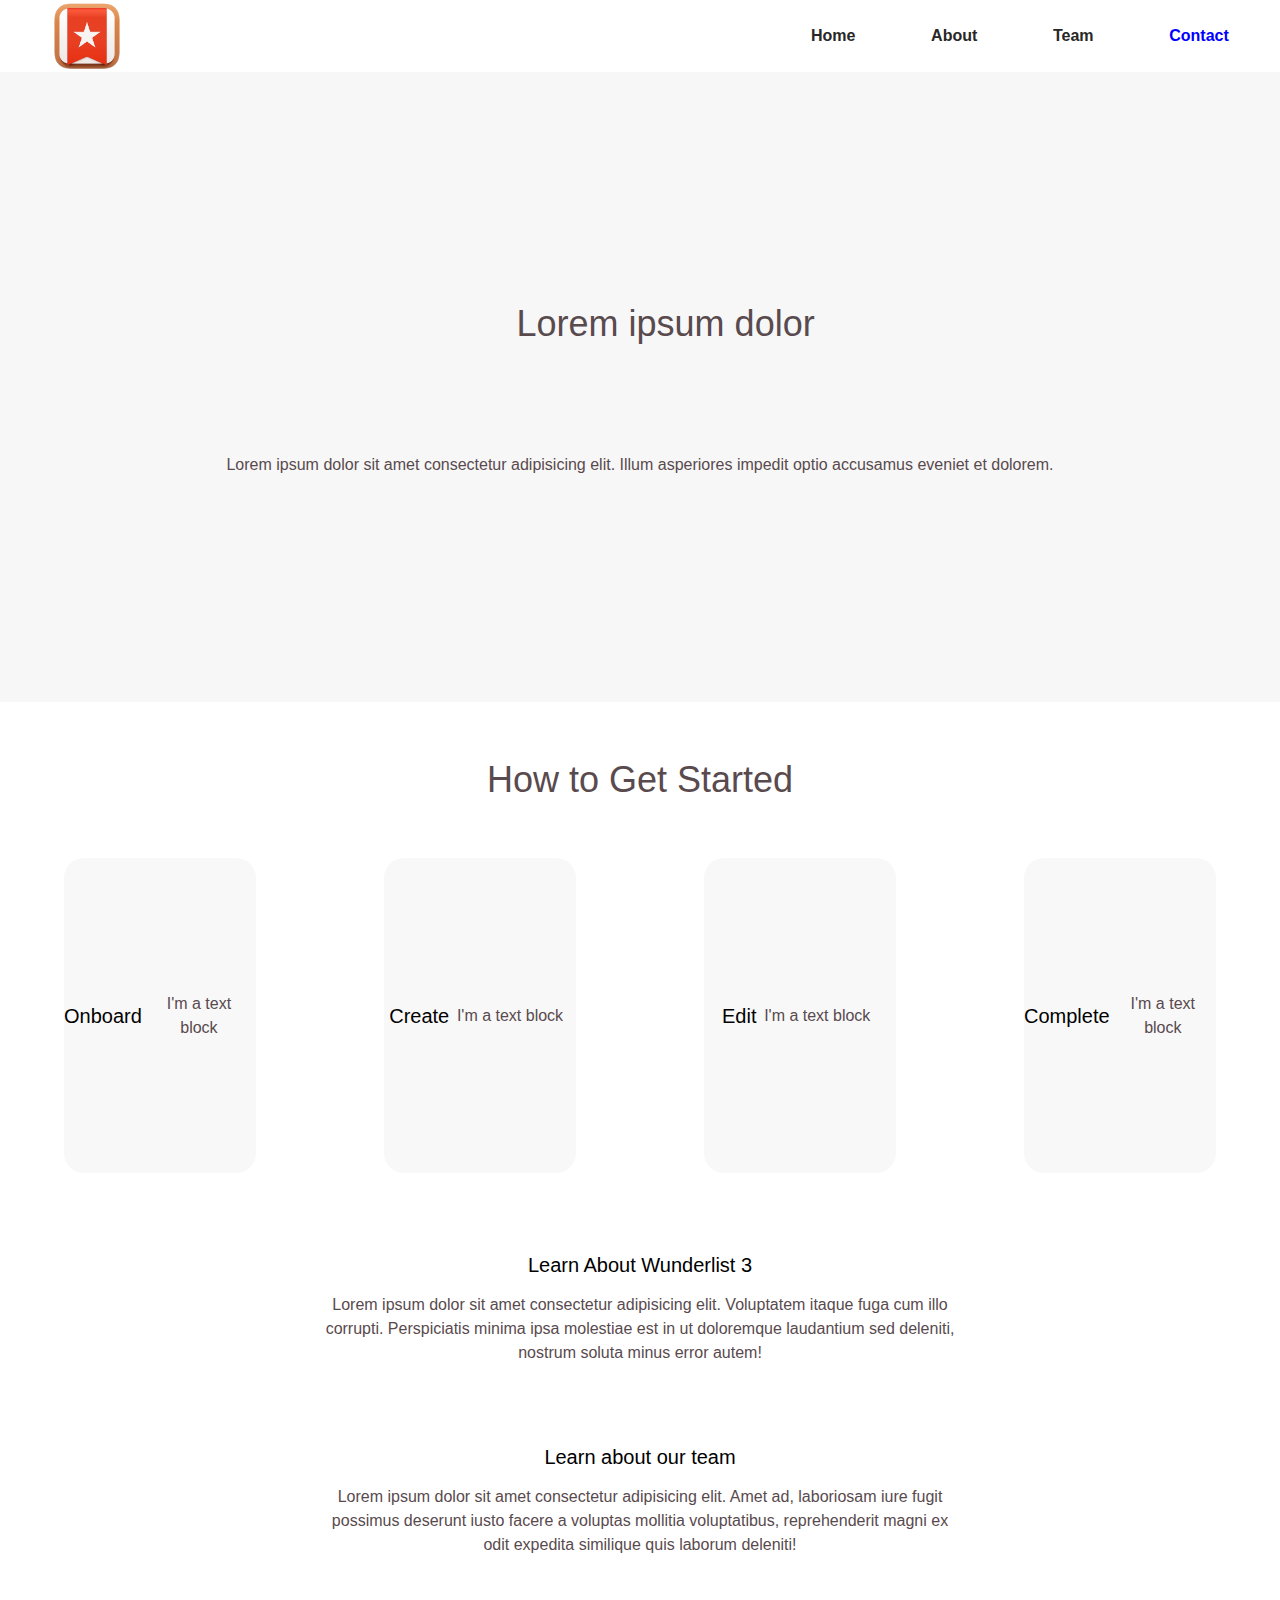
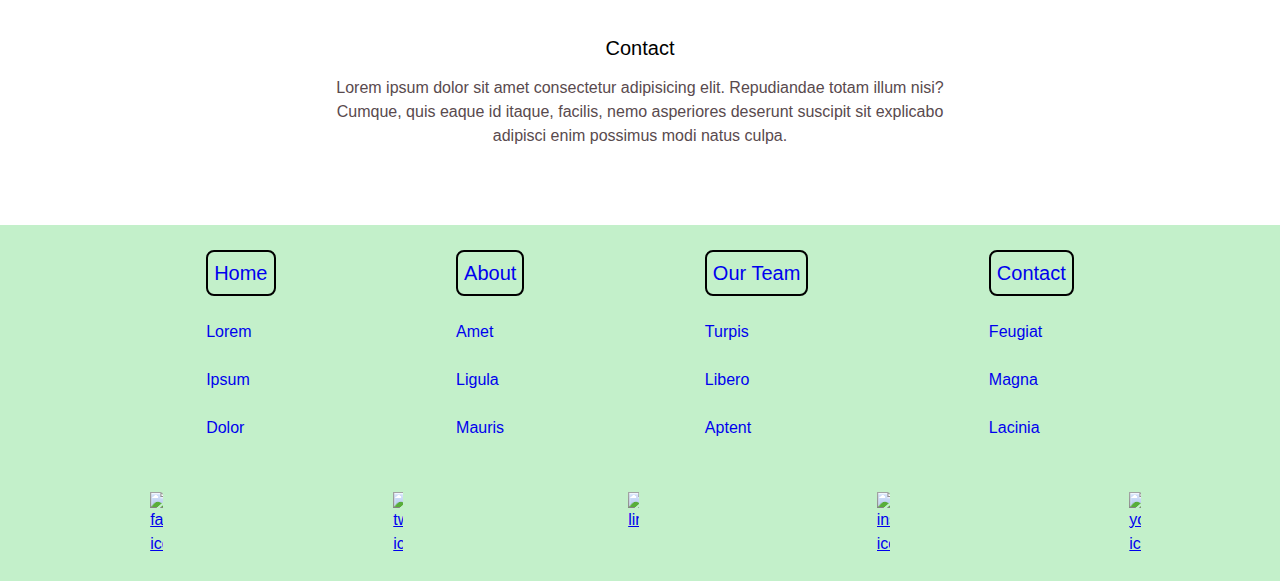
==== index.html @ c77df9b4 "added team page, updated header, added footer" ====
<!DOCTYPE html>
<html lang="en">

<head>
  <meta charset="UTF-8">
  <meta name="viewport" content="width=device-width, initial-scale=1.0">
  <link rel="stylesheet" type="text/css" href="style.css">
  <link rel="stylesheet" type="text/css" href="index.css">
  <title>Wunderlist 3</title>
</head>

<body>
  <!-------BEGIN NAV BAR -------->
  <nav class="topnav">
    <div class="logo">
      <!-- <a href="index.html">Wunderlist 3</a> -->
    </div>
    <div class="top-menu">
      <a class="button" href="index.html">Home</a>
      <a class="button" href="about.html">About</a>
      <a class="button" href="team.html">Team</a>
      <a class="button menu-contact" href="contact.html">Contact</a>
    </div>
  </nav>
  <!----- END NAV BAR, BEGIN HERO SEC ------->
  <section>
    <div class="hero-section">
      <h2>Lorem ipsum dolor</h2>
      <p>Lorem ipsum dolor sit amet consectetur adipisicing elit. Illum asperiores impedit optio accusamus eveniet et
        dolorem.</p>
    </div>
    <!---------HOW IT WORKS SECTION--------->
    <div class="features-section">
      <h2>How to Get Started</h2>
      <div class="feature-container">
        <div class="feature-block">
          <h3>Onboard</h3>
          <p>I'm a text block</p>
        </div>
        <div class="feature-block">
          <h3>Create</h3>
          <p>I'm a text block</p>
        </div>
        <div class="feature-block">
          <h3>Edit</h3>
          <p>I'm a text block</p>
        </div>
        <div class="feature-block">
          <h3>Complete</h3>
          <p>I'm a text block</p>
        </div>
      </div>
    </div>
    <!------------HOW IT WORKS END----------->
    <!---------'ABOUT' ANCHOR SECTION-------->
    <div class="about-section">
      <h3>Learn About Wunderlist 3</h3>
      <p>Lorem ipsum dolor sit amet consectetur adipisicing elit. Voluptatem itaque fuga cum illo corrupti. Perspiciatis
        minima ipsa molestiae est in ut doloremque laudantium sed deleniti, nostrum soluta minus error autem!</p>
    </div>
    <!-------- END ABOUT PAGE ANCHOR -------->
    <!--------- MEET OUR TEAM ANCHOR--------->
    <div class="team-section">
      <h3>Learn about our team</h3>
      <p>Lorem ipsum dolor sit amet consectetur adipisicing elit. Amet ad, laboriosam iure fugit possimus deserunt iusto
        facere a voluptas mollitia voluptatibus, reprehenderit magni ex odit expedita similique quis laborum deleniti!
      </p>
    </div>
    <!--------- END MEET TEAM ANCHOR--------->
    <!------------ CONTACT ANCHOR ----------->
    <div class="contact-section">
      <h3>Contact</h3>
      <p>Lorem ipsum dolor sit amet consectetur adipisicing elit. Repudiandae totam illum nisi? Cumque, quis eaque id
        itaque, facilis, nemo asperiores deserunt suscipit sit explicabo adipisci enim possimus modi natus culpa.</p>
    </div>
    <!--------- END CONTACT ANCHOR ---------->
  </section>

  <!--------BEGIN FOOTER ---------->
  <footer>
    <div class="footer-container">
      <div class="about-footer">
        <h3><a href=home.html>Home</a></h3>
        <br>
        <ul>
          <li><a href="#">Lorem</a></li>
          <br>
          <li><a href="#">Ipsum</a></li>
          <br>
          <li><a href="#">Dolor</a></li>
        </ul>
      </div>
      <div class="contact-footer">
        <h3><a href=about.html>About</a></h3>
        <br>
        <ul>
          <li><a href="#">Amet</a></li>
          <br>
          <li><a href="#">Ligula</a></li>
          <br>
          <li><a href="#">Mauris</a></li>
        </ul>
      </div>
      <div class="bio-footer">
        <h3><a href=team.html>Our Team</a></h3>
        <br>
        <ul>
          <li><a href="#">Turpis</a></li>
          <br>
          <li><a href="#">Libero</a></li>
          <br>
          <li><a href="#">Aptent</a></li>
        </ul>
      </div>
      <div class="what-footer">
        <h3><a href=contact.html> Contact</a></h3>
        <br>
        <ul>
          <li><a href="#">Feugiat</a></li>
          <br>
          <li><a href="#">Magna</a></li>
          <br>
          <li><a href="#">Lacinia</a></li>
        </ul>
      </div>
    </div>
    <div class="social-container">
      <a href="http://www.facebook.com" target="_blank">
        <img src="https://www.iconfinder.com/data/icons/social-media-rounded-corners/512/Rounded_Facebook_svg-512.png"
          alt="facebook icon" />
      </a>
      <a href="http://www.twitter.com" target="_blank">
        <img src="https://www.iconfinder.com/data/icons/social-media-rounded-corners/512/Rounded_Twitter5_svg-512.png"
          alt="twitter icon" />
      </a>
      <a href="http://www.linkedin.com" target="_blank">
        <img src="https://www.iconfinder.com/data/icons/social-media-rounded-corners/512/Rounded_Linkedin2_svg-512.png"
          alt="linkedinicon" />
      </a>
      <a href="http://www.instagram.com" target="_blank">
        <img src="https://www.iconfinder.com/data/icons/social-media-rounded-corners/512/Rounded_Instagram_svg-512.png"
          alt="instagram icon" />
      </a>
      <a href="http://www.youtube.com" target="_blank">
        <img src="https://www.iconfinder.com/data/icons/social-media-rounded-corners/512/Rounded_Youtube3_svg-512.png"
          alt="youtube icon" />
      </a>
    </div>
  </footer>

  <!---------END FOOTER ------------>
</body>

</html>
---- style.css ----
/* Begin Reset*/
html,
body,
div,
span,
applet,
object,
iframe,
table,
caption,
tbody,
tfoot,
thead,
tr,
th,
td,
del,
dfn,
em,
font,
img,
ins,
kbd,
q,
s,
samp,
small,
strike,
strong,
sub,
sup,
tt,
var,
h1,
h2,
h3,
h4,
h5,
h6,
p,
blockquote,
pre,
a,
abbr,
acronym,
address,
big,
cite,
code,
dl,
dt,
dd,
ol,
ul,
li,
fieldset,
form,
label,
legend {
  vertical-align: baseline;
  font-family: inherit;
  font-weight: inherit;
  font-style: inherit;
  font-size: 100%;
  outline: 0;
  padding: 0;
  margin: 0;
  border: 0;
}

/* remember to define focus styles! */
:focus {
  outline: 0;
}

body {
  background: white;
  line-height: 1;
  color: black;
}

ol,
ul {
  list-style: none;
}

/* tables still need cellspacing="0" in the markup */
table {
  border-collapse: separate;
  border-spacing: 0;
}

caption,
th,
td {
  font-weight: normal;
  text-align: left;
}

/* remove possible quote marks (") from <q> & <blockquote> */
blockquote:before,
blockquote:after,
q:before,
q:after {
  content: "";
}

blockquote,
q {
  quotes: """";
}

/* Begin main CSS */
---- index.css ----
/* * {
  
  border: 1px solid gray;
} */
html {
  font-size: 62.5%;
}

body {
  font-size: 1.6rem;
  line-height: 1.5;
  font-family: 'Raleway', sans-serif;
}

h1,
h2,
p {
  font-family: 'Raleway', sans-serif;
  text-align: center;
  margin: 4%;
  color: #594a4e;
}

h2 {
  font-size: 3.6rem;
  text-align: left;
  margin-left: 8%;
}

h3 {
  font-size: 2rem;
}

/**************
****HEADER*****
**************/
.logo {
  background-image: url('images/Wunderlist_Logo.png');
  height: 100%;
  width: 100%;
  background-repeat: no-repeat;
  background-size: contain;
}

nav.topnav {
  display: flex;
  justify-content: space-between;
  align-items: center;
  height: 8vh;
  margin: 0 4%;
}

nav.topnav a {
  text-decoration: none;
  color: rgb(39, 39, 39);
  font-weight: 600;
}

div.top-menu {
  display: flex;
  align-items: center;
  justify-content: space-between;
  width: 55%;
}

nav.topnav a.menu-contact {
  color: blue;
}

/**************
*****Hero******
***************/
.hero-section {
  height: 70vh;
  width: 100%;
  background-color: rgba(233, 233, 233, 0.377);
  display: flex;
  flex-direction: column;
  justify-content: center;
  align-items: center;
  margin: 0;
  padding: 0px;
}

/******************
*****Features******
*******************/
.features-section {
  display: flex;
  flex-direction: column;
  justify-content: center;
  align-items: center;
  margin: 2% 0;
}

.features-section h2 {
  margin: 2%;
}

.feature-container {
  display: flex;
  flex-direction: row;
  justify-content: space-around;
  align-items: center;
  margin: 2% 4%;
  width: 100%;
}

.feature-block {
  display: flex;
  justify-content: center;
  align-items: center;
  background-color: rgba(240, 240, 240, 0.459);
  border-radius: 20px;
  height: 35vh;
  width: 15%;
}

/*******************
*******ABOUT********
*******************/

.about-section {
  display: flex;
  flex-direction: column;
  justify-content: center;
  align-items: center;
  margin: 4% 0;
  /* border-bottom: .5rem dotted black; */
}


.about-section p {
  width: 50%;
  margin: 1% 0 2% 0;
}

/*******************
********TEAM********
*******************/

.team-section {
  display: flex;
  flex-direction: column;
  justify-content: center;
  align-items: center;
  margin: 4% 0;
}

.team-section p {
  width: 50%;
  margin: 1% 0 2% 0;
}

/*******************
******CONTACT*******
*******************/

.contact-section {
  display: flex;
  flex-direction: column;
  justify-content: center;
  align-items: center;
  margin: 4% 0;
}

.contact-section p {
  width: 50%;
  margin: 1% 0 2% 0;
}


/**************
****FOOTER*****
**************/

footer {
  border: black, 2%;
  background-color: #c3f0ca;
}

.footer-container {
  display: flex;
  justify-content: space-evenly;
  padding: 2%;



}

.footer-container h3 {
  border: 2px solid black;
  border-radius: 8px;
  padding: 6px;
}

.footer-container h3:hover {
  background: #ff8ba7;
  color: lightgray;
}

.footer-container a {
  text-decoration: none;
}

.social-container {
  display: flex;
  justify-content: space-around;
  padding: 2%;
}

.social-container img {
  display: flex;
  justify-content: center;
  width: 11%;
  margin-left: 48%;
  /* justify-content: space-around; */
}

.social-container img:hover {
  width: 15%;
}

/* *****media styles***** */

@media (max-width:800px) {

  h2 {
    font-size: 2.6rem;
    text-align: center;
    margin-left: 8%;
  }

  .about-container img {
    width: 25%;
    margin-left: 39%;
    border: 3px solid black;
    border-radius: 8px;
    display: flex;
    align-items: center;
  }


  .social-container img {
    display: flex;
    justify-content: center;
    width: 15%;
    margin-left: 48%;
    /* justify-content: space-around; */
  }

  .social-container img:hover {
    width: 18%;
  }
}

@media (max-width:500px) {

  .about-container img {
    width: 33%;
    margin-left: 34%;

  }

  .social-container img {
    width: 22%;

  }

  .social-container img:hover {
    width: 25%;
  }
}
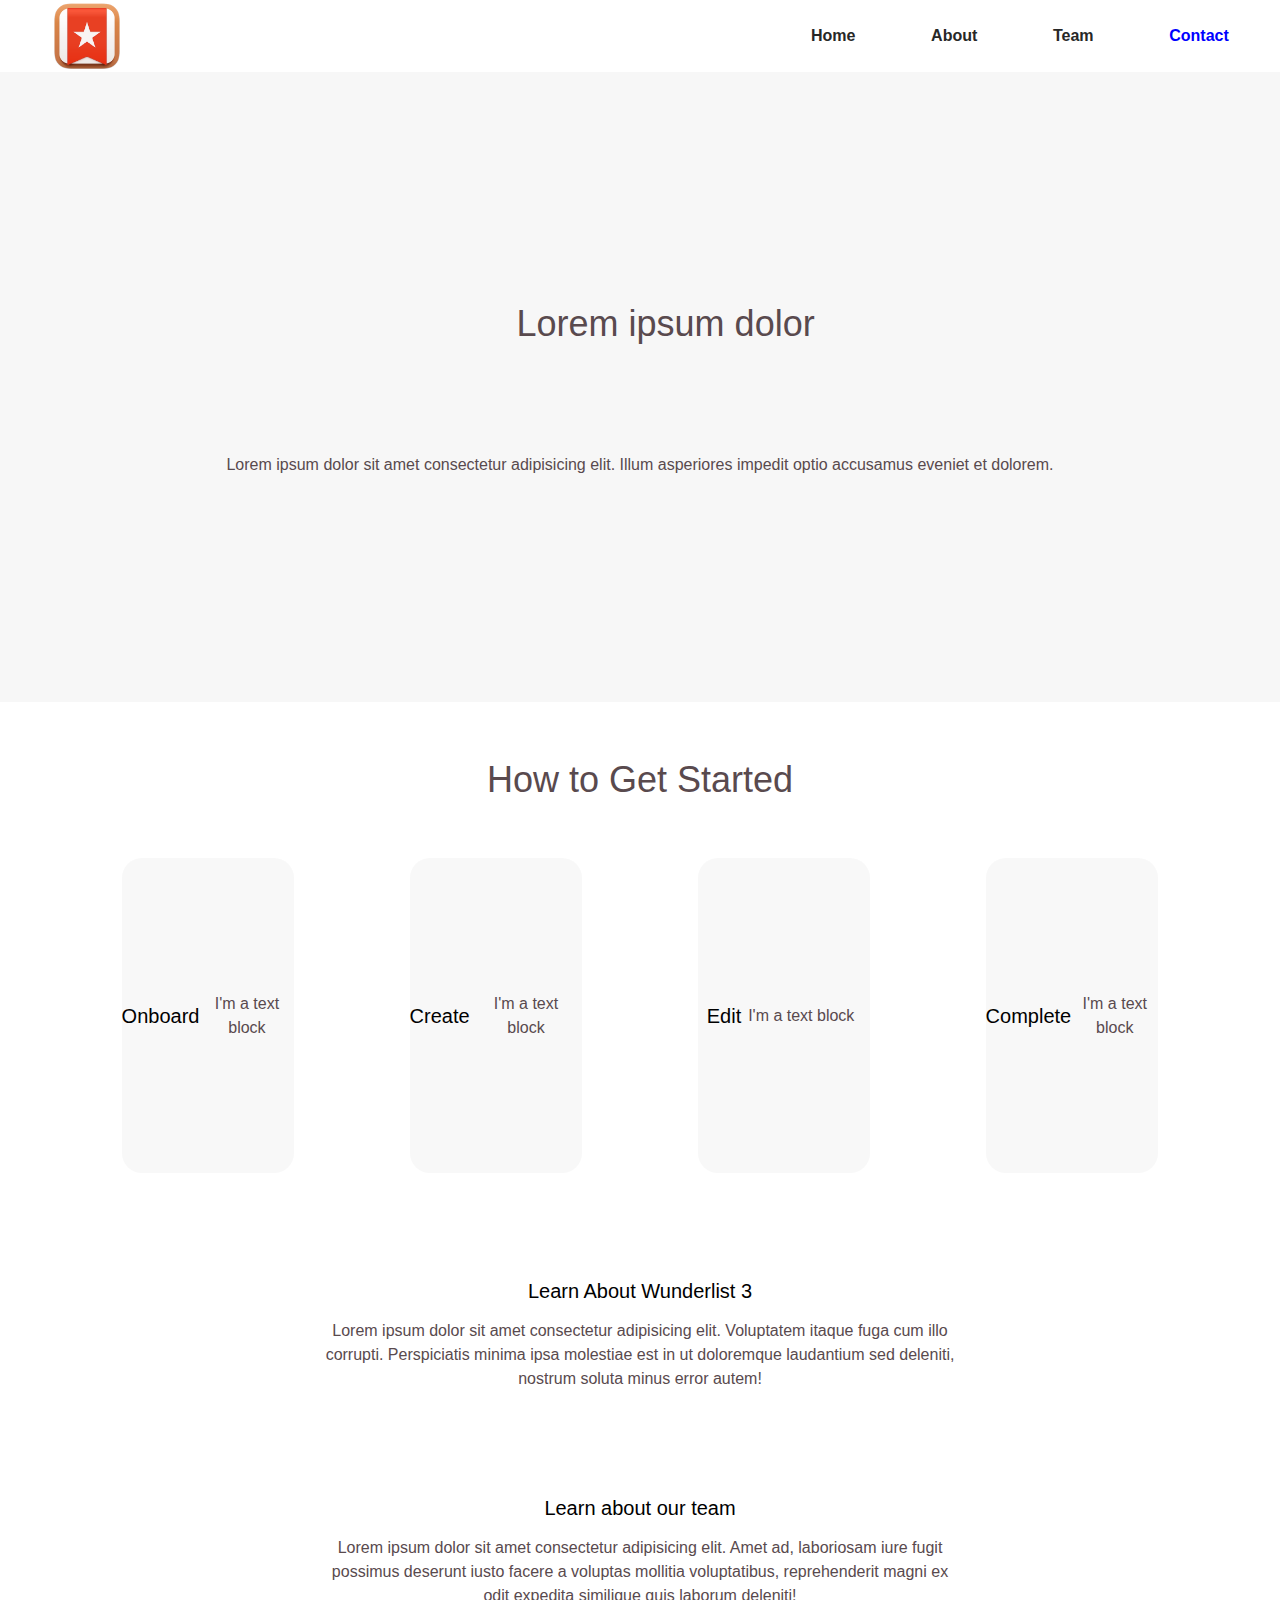
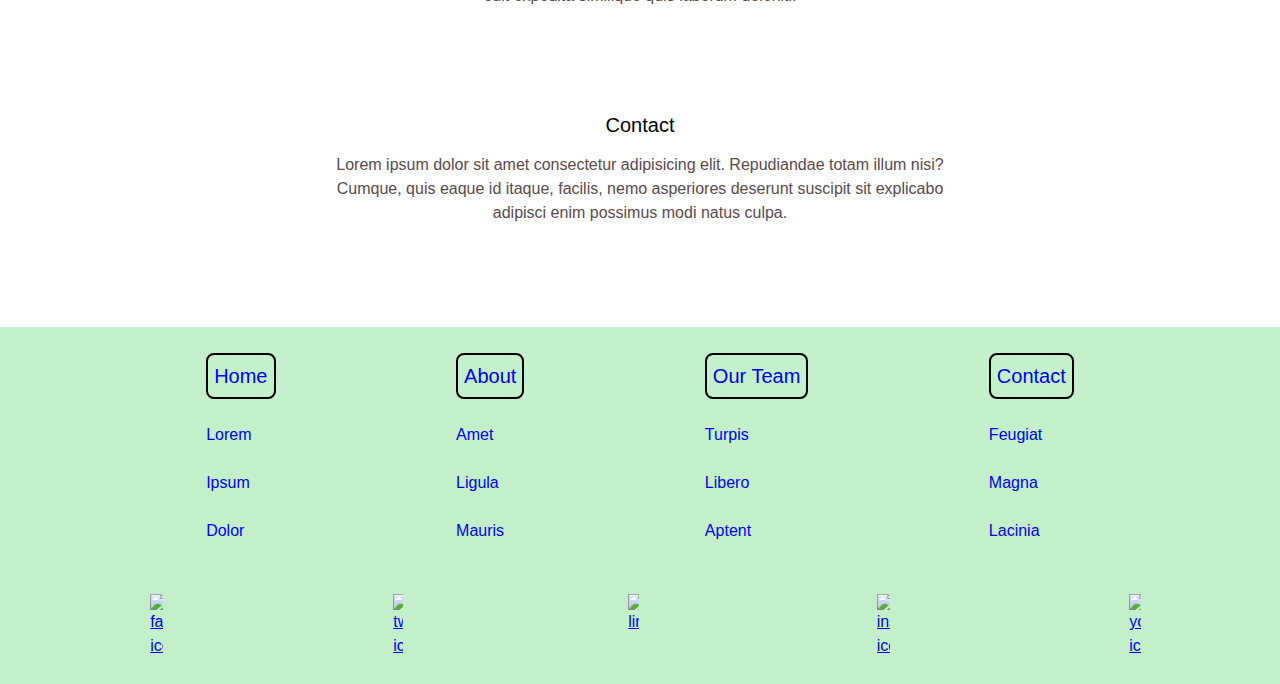
==== commit 5f2de249: "styled and formatted team page" ====
--- a/index.html
+++ b/index.html
@@ -31,7 +31,7 @@
     </div>
     <!---------HOW IT WORKS SECTION--------->
     <div class="features-section">
-      <h2>How to Get Started</h2>
+      <h2 class="features-text">How to Get Started</h2>
       <div class="feature-container">
         <div class="feature-block">
           <h3>Onboard</h3>
@@ -53,14 +53,14 @@
     </div>
     <!------------HOW IT WORKS END----------->
     <!---------'ABOUT' ANCHOR SECTION-------->
-    <div class="about-section">
+    <div class="sec about-section ">
       <h3>Learn About Wunderlist 3</h3>
       <p>Lorem ipsum dolor sit amet consectetur adipisicing elit. Voluptatem itaque fuga cum illo corrupti. Perspiciatis
         minima ipsa molestiae est in ut doloremque laudantium sed deleniti, nostrum soluta minus error autem!</p>
     </div>
     <!-------- END ABOUT PAGE ANCHOR -------->
     <!--------- MEET OUR TEAM ANCHOR--------->
-    <div class="team-section">
+    <div class="sec team-section">
       <h3>Learn about our team</h3>
       <p>Lorem ipsum dolor sit amet consectetur adipisicing elit. Amet ad, laboriosam iure fugit possimus deserunt iusto
         facere a voluptas mollitia voluptatibus, reprehenderit magni ex odit expedita similique quis laborum deleniti!
@@ -68,7 +68,7 @@
     </div>
     <!--------- END MEET TEAM ANCHOR--------->
     <!------------ CONTACT ANCHOR ----------->
-    <div class="contact-section">
+    <div class="sec contact-section">
       <h3>Contact</h3>
       <p>Lorem ipsum dolor sit amet consectetur adipisicing elit. Repudiandae totam illum nisi? Cumque, quis eaque id
         itaque, facilis, nemo asperiores deserunt suscipit sit explicabo adipisci enim possimus modi natus culpa.</p>
--- a/index.css
+++ b/index.css
@@ -88,6 +88,7 @@
 .features-section {
   display: flex;
   flex-direction: column;
+  /* flex-wrap: wrap; */
   justify-content: center;
   align-items: center;
   margin: 2% 0;
@@ -103,7 +104,7 @@
   justify-content: space-around;
   align-items: center;
   margin: 2% 4%;
-  width: 100%;
+  width: 90%;
 }
 
 .feature-block {
@@ -125,7 +126,7 @@
   flex-direction: column;
   justify-content: center;
   align-items: center;
-  margin: 4% 0;
+  margin: 6% 0;
   /* border-bottom: .5rem dotted black; */
 }
 
@@ -144,7 +145,7 @@
   flex-direction: column;
   justify-content: center;
   align-items: center;
-  margin: 4% 0;
+  margin: 6% 0;
 }
 
 .team-section p {
@@ -161,7 +162,7 @@
   flex-direction: column;
   justify-content: center;
   align-items: center;
-  margin: 4% 0;
+  margin: 6% 0;
 }
 
 .contact-section p {
@@ -252,6 +253,61 @@
   .social-container img:hover {
     width: 18%;
   }
+
+  /*****************
+  *****TOP MENU ****
+  *****************/
+
+  div.top-menu a {
+    margin: 0 3%;
+  }
+
+  nav.topnav {
+    width: 90%;
+  }
+
+  /***************
+  ***FEATURES*****
+  ***************/
+
+  .features-section {
+    display: flex;
+    flex-direction: column;
+    /* flex-wrap: wrap; */
+    justify-content: center;
+    align-items: center;
+    margin: 2% 0;
+  }
+
+  .feature-container {
+    display: flex;
+    flex-direction: column;
+  }
+
+  div.features-section h2.features-text {
+    margin-top: 8%;
+  }
+
+  .feature-block {
+    width: 60%;
+    margin: 8%;
+    height: 70vh;
+  }
+
+  /***************
+  ***SECTIONS*****
+  ***************/
+  .about-section {
+    margin: 15% 0;
+  }
+
+  .team-section {
+    margin: 15% 0;
+  }
+
+  .contact-section {
+    margin: 15% 0;
+  }
 }
 
 @media (max-width:500px) {
@@ -270,4 +326,8 @@
   .social-container img:hover {
     width: 25%;
   }
+
+  div.top-menu a {
+    margin: 0 3%;
+  }
 }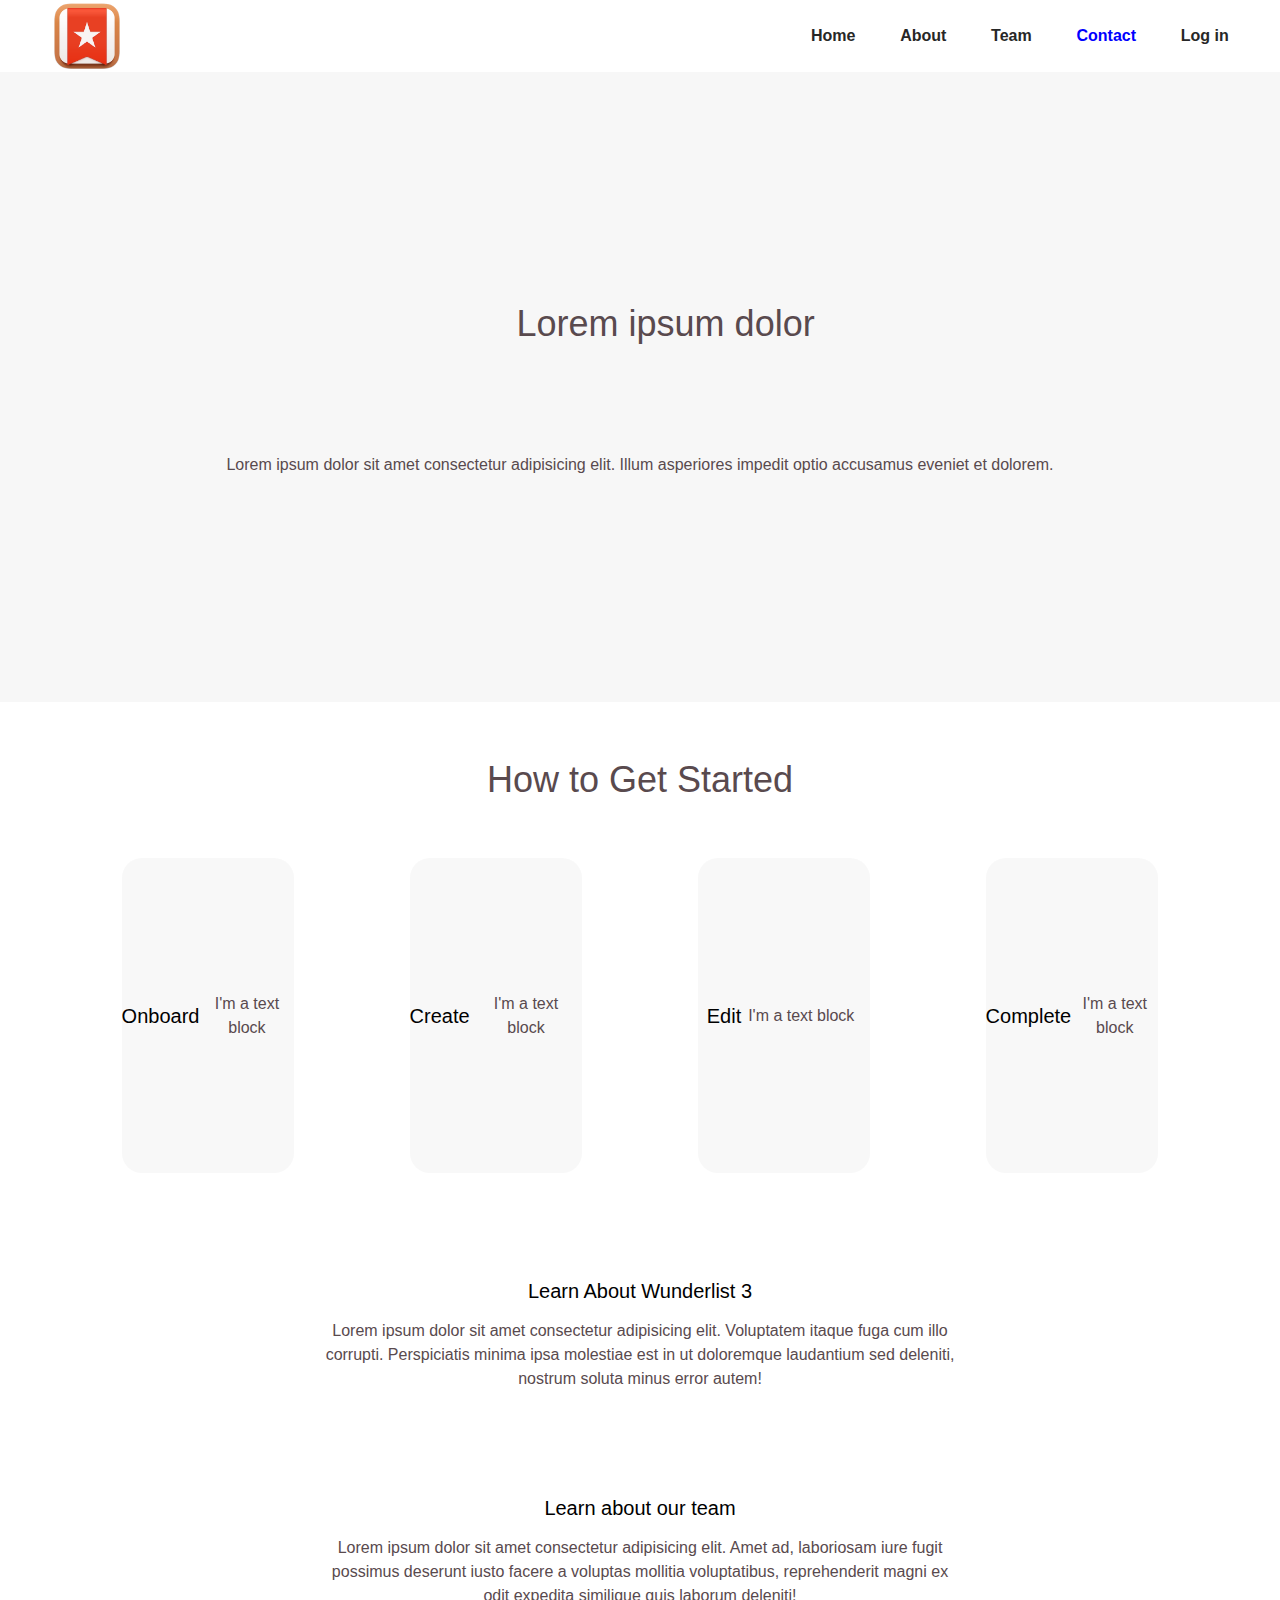
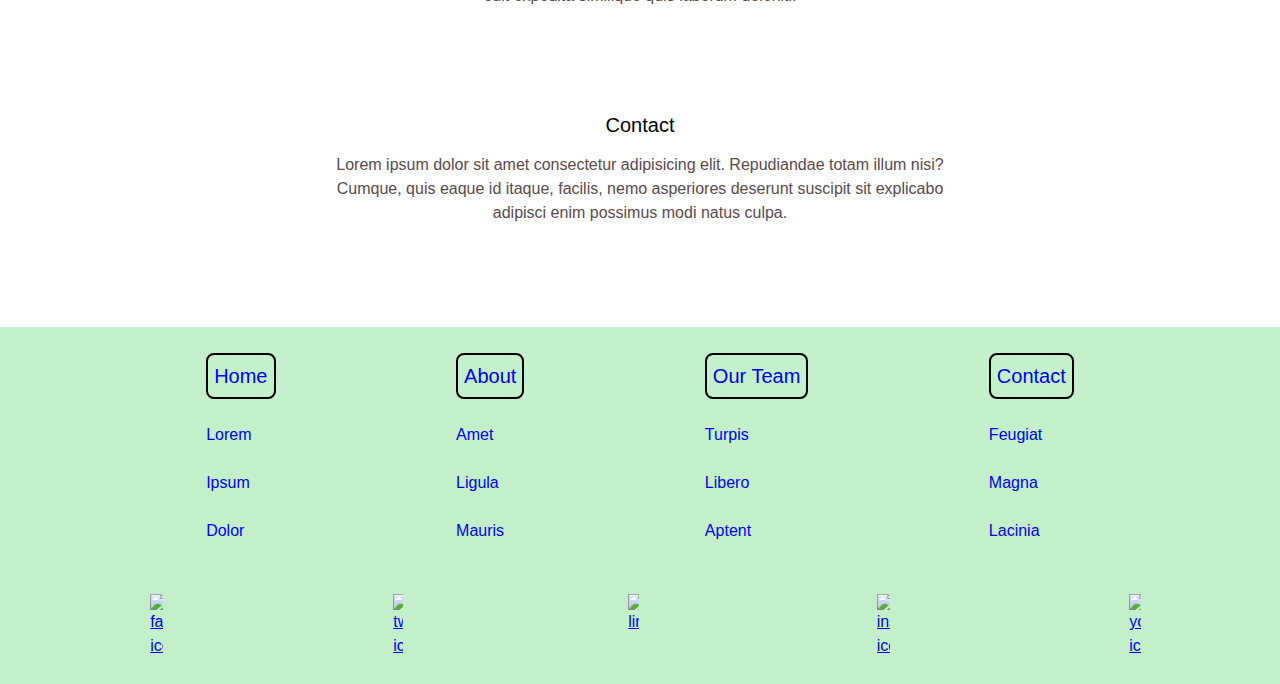
==== commit 73143ab7: "added log-in to top menu" ====
--- a/index.html
+++ b/index.html
@@ -20,6 +20,7 @@
       <a class="button" href="about.html">About</a>
       <a class="button" href="team.html">Team</a>
       <a class="button menu-contact" href="contact.html">Contact</a>
+      <a class="button" href="#">Log in</a>
     </div>
   </nav>
   <!----- END NAV BAR, BEGIN HERO SEC ------->
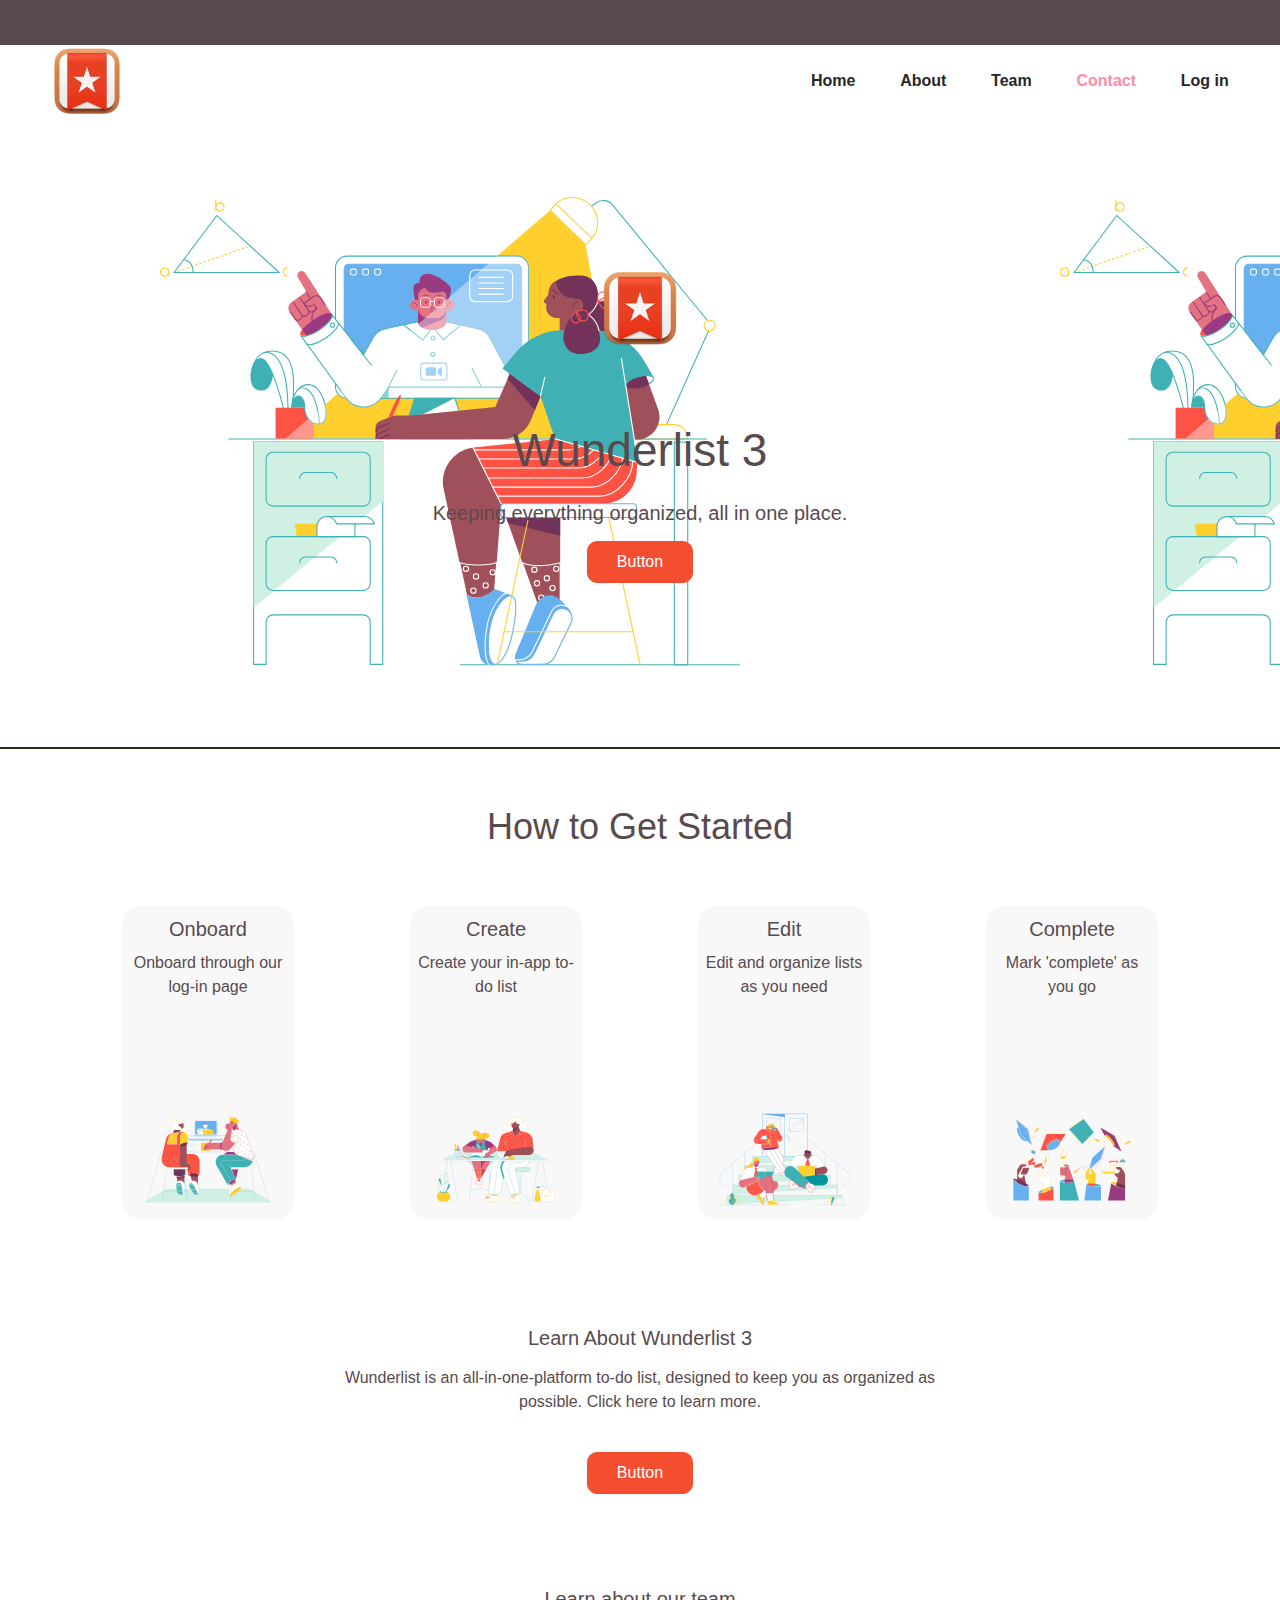
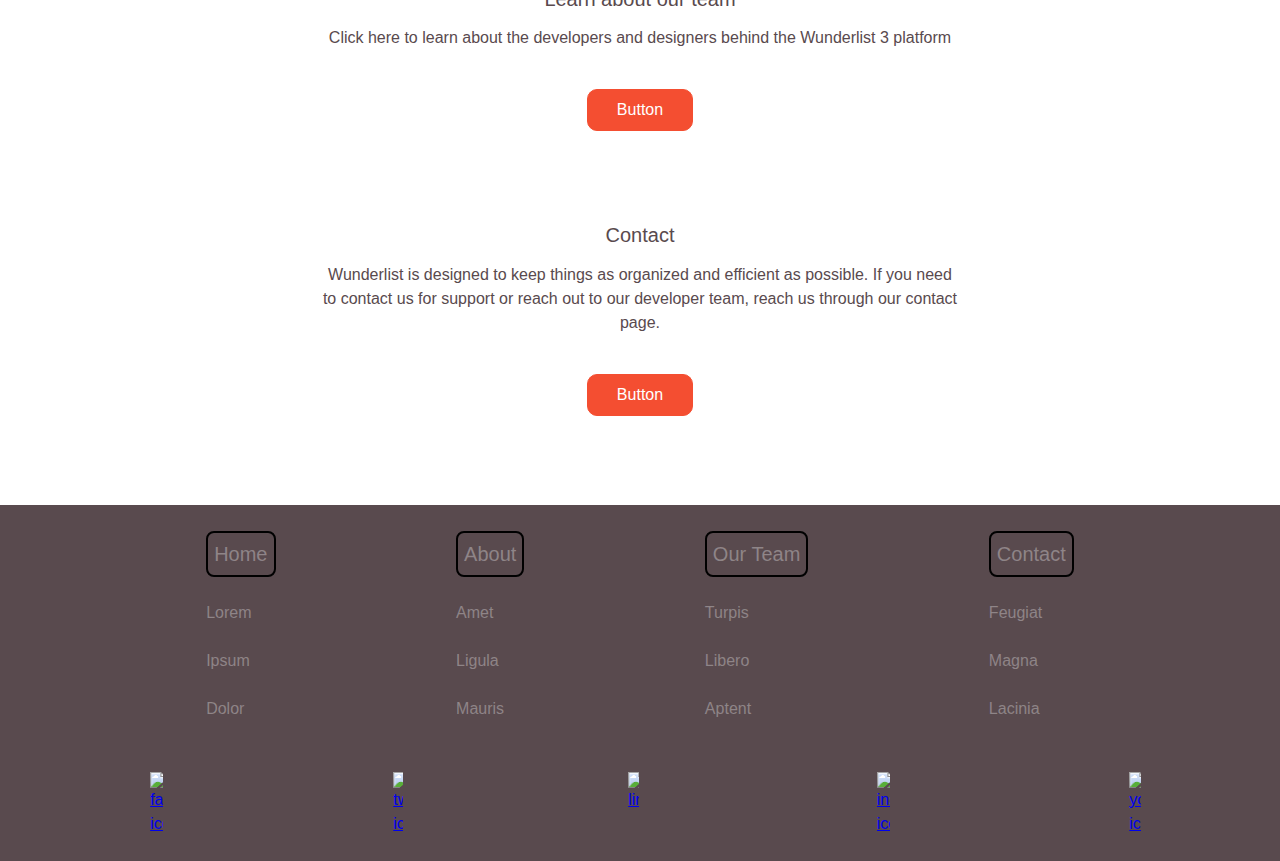
==== commit 6d5468f8: "styling for index: buttons, colors, vetor images" ====
--- a/index.html
+++ b/index.html
@@ -10,6 +10,8 @@
 </head>
 
 <body>
+  <!-------TOP BAR -------------->
+  <div class="top-bar"></div>
   <!-------BEGIN NAV BAR -------->
   <nav class="topnav">
     <div class="logo">
@@ -26,29 +28,30 @@
   <!----- END NAV BAR, BEGIN HERO SEC ------->
   <section>
     <div class="hero-section">
-      <h2>Lorem ipsum dolor</h2>
-      <p>Lorem ipsum dolor sit amet consectetur adipisicing elit. Illum asperiores impedit optio accusamus eveniet et
-        dolorem.</p>
+      <div class="logo"></div>
+      <h1 class="title">Wunderlist 3</h1>
+      <h3>Keeping everything organized, all in one place.</h3>
+      <a href="#" class="button1">Button</a>
     </div>
     <!---------HOW IT WORKS SECTION--------->
     <div class="features-section">
       <h2 class="features-text">How to Get Started</h2>
       <div class="feature-container">
-        <div class="feature-block">
+        <div class="feature-block onboard">
           <h3>Onboard</h3>
-          <p>I'm a text block</p>
+          <p>Onboard through our log-in page</p>
         </div>
-        <div class="feature-block">
+        <div class="feature-block create">
           <h3>Create</h3>
-          <p>I'm a text block</p>
+          <p>Create your in-app to-do list</p>
         </div>
-        <div class="feature-block">
+        <div class="feature-block edit">
           <h3>Edit</h3>
-          <p>I'm a text block</p>
+          <p>Edit and organize lists as you need</p>
         </div>
-        <div class="feature-block">
+        <div class="feature-block complete">
           <h3>Complete</h3>
-          <p>I'm a text block</p>
+          <p>Mark 'complete' as you go</p>
         </div>
       </div>
     </div>
@@ -56,23 +59,25 @@
     <!---------'ABOUT' ANCHOR SECTION-------->
     <div class="sec about-section ">
       <h3>Learn About Wunderlist 3</h3>
-      <p>Lorem ipsum dolor sit amet consectetur adipisicing elit. Voluptatem itaque fuga cum illo corrupti. Perspiciatis
-        minima ipsa molestiae est in ut doloremque laudantium sed deleniti, nostrum soluta minus error autem!</p>
+      <p>Wunderlist is an all-in-one-platform to-do list, designed to keep you as organized as possible. Click here to
+        learn more.</p>
+      <a href="about.html" class="button1">Button</a>
     </div>
     <!-------- END ABOUT PAGE ANCHOR -------->
     <!--------- MEET OUR TEAM ANCHOR--------->
     <div class="sec team-section">
       <h3>Learn about our team</h3>
-      <p>Lorem ipsum dolor sit amet consectetur adipisicing elit. Amet ad, laboriosam iure fugit possimus deserunt iusto
-        facere a voluptas mollitia voluptatibus, reprehenderit magni ex odit expedita similique quis laborum deleniti!
+      <p>Click here to learn about the developers and designers behind the Wunderlist 3 platform
       </p>
+      <a href="team.html" class="button1">Button</a>
     </div>
     <!--------- END MEET TEAM ANCHOR--------->
     <!------------ CONTACT ANCHOR ----------->
     <div class="sec contact-section">
       <h3>Contact</h3>
-      <p>Lorem ipsum dolor sit amet consectetur adipisicing elit. Repudiandae totam illum nisi? Cumque, quis eaque id
-        itaque, facilis, nemo asperiores deserunt suscipit sit explicabo adipisci enim possimus modi natus culpa.</p>
+      <p>Wunderlist is designed to keep things as organized and efficient as possible. If you need to contact us for
+        support or reach out to our developer team, reach us through our contact page.</p>
+      <a href="contact.html" class="button1">Button</a>
     </div>
     <!--------- END CONTACT ANCHOR ---------->
   </section>
--- a/index.css
+++ b/index.css
@@ -2,6 +2,15 @@
   
   border: 1px solid gray;
 } */
+
+/* #ff8ba7; */
+
+/* #c3f0ca; */
+
+/* #ffc6c7; */
+
+/* rgb(39, 39, 39); */
+
 html {
   font-size: 62.5%;
 }
@@ -21,19 +30,30 @@
   color: #594a4e;
 }
 
+h1 {
+  font-size: 4.6rem;
+}
+
 h2 {
   font-size: 3.6rem;
   text-align: left;
   margin-left: 8%;
+  color: #594a4e;
 }
 
 h3 {
   font-size: 2rem;
+  color: #594a4e;
 }
 
 /**************
 ****HEADER*****
 **************/
+.top-bar {
+  height: 5vh;
+  background-color: #594a4e;
+}
+
 .logo {
   background-image: url('images/Wunderlist_Logo.png');
   height: 100%;
@@ -64,7 +84,7 @@
 }
 
 nav.topnav a.menu-contact {
-  color: blue;
+  color: #ff8ba7;
 }
 
 /**************
@@ -73,13 +93,54 @@
 .hero-section {
   height: 70vh;
   width: 100%;
-  background-color: rgba(233, 233, 233, 0.377);
+  /* background-color: rgba(233, 233, 233, 0.377); */
+  background-image: url('images/9\ SCENE.svg');
   display: flex;
   flex-direction: column;
   justify-content: center;
   align-items: center;
   margin: 0;
   padding: 0px;
+  border-bottom: 2px solid rgb(48, 38, 20);
+}
+
+.hero-section div.logo {
+  height: 15vh;
+  width: 8rem;
+}
+
+.hero-section h1 {
+  margin: 1%;
+}
+
+a.button1 {
+  display: inline-block;
+  padding: 0.5em 1.8em;
+  border: 0.1em solid #f44e31;
+  margin: 0 0.3em 0.3em 0;
+  border-radius: 0.12em;
+  box-sizing: border-box;
+  text-decoration: none;
+  font-family: 'Roboto', sans-serif;
+  font-weight: 300;
+  background-color: #f44e31;
+  color: white;
+  text-align: center;
+  transition: all 0.2s;
+  border-radius: 10px;
+  margin: 1%;
+}
+
+a.button1:hover {
+  color: #f44e31;
+  background-color: #FFFFFF;
+}
+
+@media all and (max-width:30em) {
+  a.button1 {
+    display: block;
+    margin: 0.4em auto;
+  }
 }
 
 /******************
@@ -109,7 +170,8 @@
 
 .feature-block {
   display: flex;
-  justify-content: center;
+  flex-direction: column;
+  justify-content: flex-start;
   align-items: center;
   background-color: rgba(240, 240, 240, 0.459);
   border-radius: 20px;
@@ -117,6 +179,34 @@
   width: 15%;
 }
 
+.feature-block h3 {
+  margin-top: 5%;
+}
+
+.feature-block.onboard {
+  background-image: url('images/5\ SCENE.svg');
+  background-repeat: no-repeat;
+  background-position: bottom center;
+}
+
+.feature-block.create {
+  background-image: url('images/8\ SCENE.svg');
+  background-repeat: no-repeat;
+  background-position: bottom center;
+}
+
+.feature-block.edit {
+  background-image: url('images/7\ SCENE.svg');
+  background-repeat: no-repeat;
+  background-position: bottom center;
+}
+
+.feature-block.complete {
+  background-image: url('images/2\ SCENE.svg');
+  background-repeat: no-repeat;
+  background-position: bottom center;
+}
+
 /*******************
 *******ABOUT********
 *******************/
@@ -177,7 +267,8 @@
 
 footer {
   border: black, 2%;
-  background-color: #c3f0ca;
+  background-color: #594a4e;
+  ;
 }
 
 .footer-container {
@@ -197,11 +288,13 @@
 
 .footer-container h3:hover {
   background: #ff8ba7;
-  color: lightgray;
+  color: rgba(233, 233, 233, 0.377);
+  ;
 }
 
 .footer-container a {
   text-decoration: none;
+  color: rgba(233, 233, 233, 0.377);
 }
 
 .social-container {
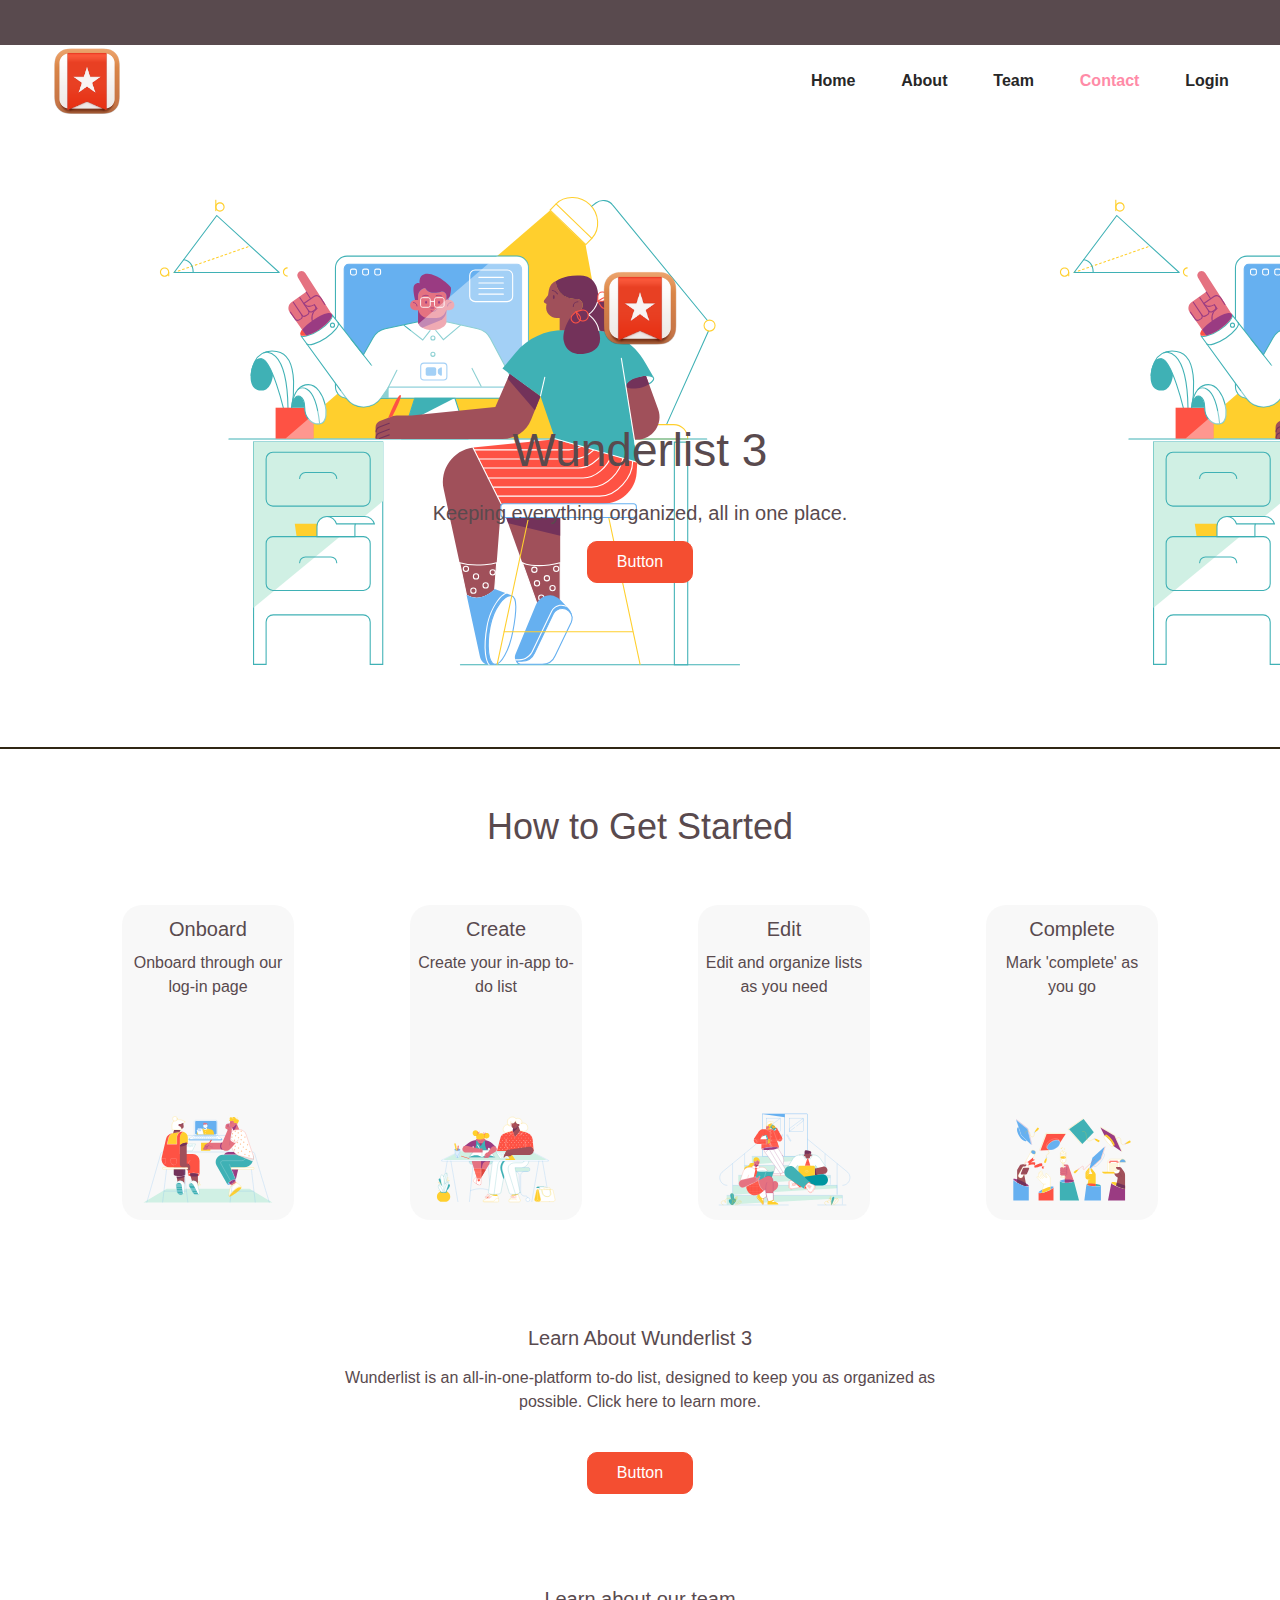
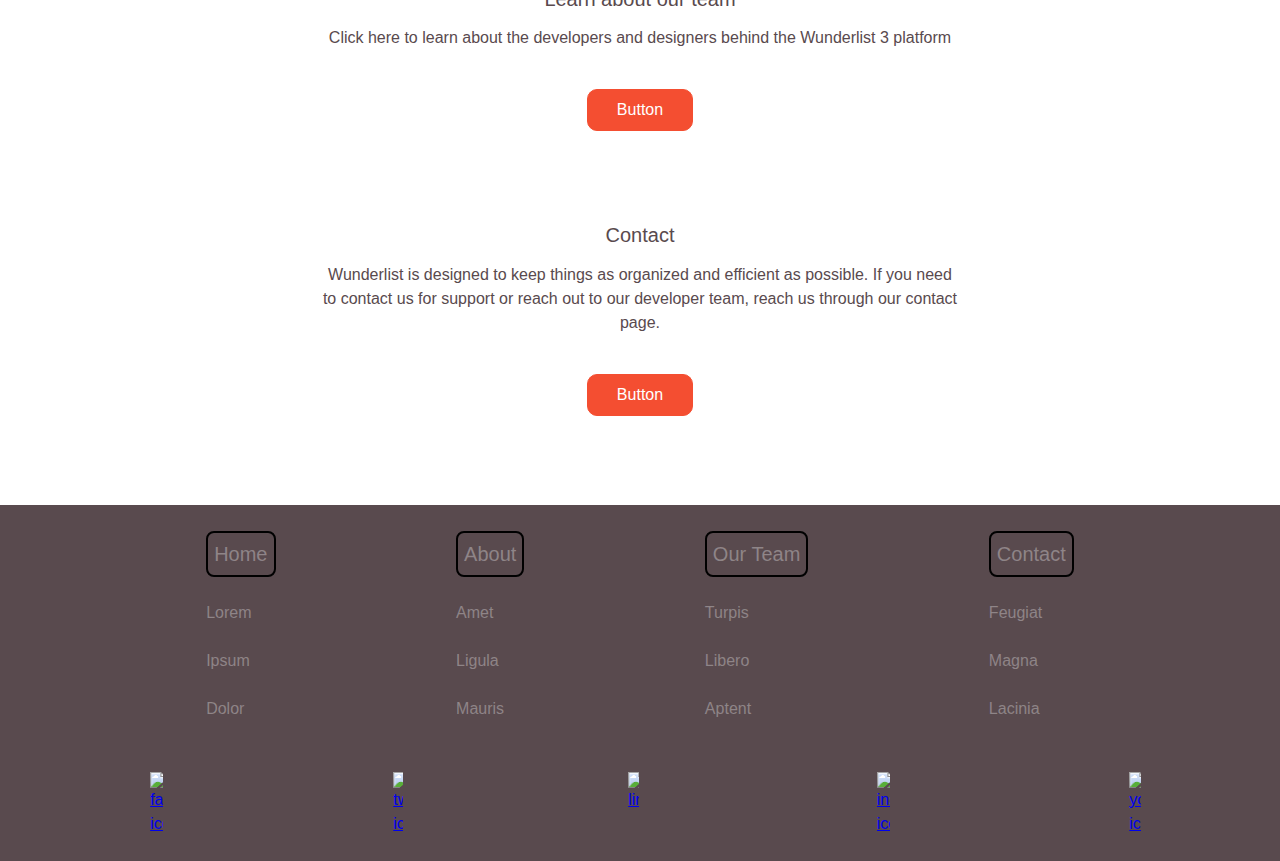
==== commit 0cdaaa46: "styling for teams page, nav bar media queries" ====
--- a/index.html
+++ b/index.html
@@ -10,7 +10,7 @@
 </head>
 
 <body>
-  <!-------TOP BAR -------------->
+  <!-------TOP BAR comment -------------->
   <div class="top-bar"></div>
   <!-------BEGIN NAV BAR -------->
   <nav class="topnav">
@@ -22,7 +22,7 @@
       <a class="button" href="about.html">About</a>
       <a class="button" href="team.html">Team</a>
       <a class="button menu-contact" href="contact.html">Contact</a>
-      <a class="button" href="#">Log in</a>
+      <a class="button log-in" href="#">Login</a>
     </div>
   </nav>
   <!----- END NAV BAR, BEGIN HERO SEC ------->
--- a/index.css
+++ b/index.css
@@ -95,6 +95,7 @@
   width: 100%;
   /* background-color: rgba(233, 233, 233, 0.377); */
   background-image: url('images/9\ SCENE.svg');
+  /* background-attachment: fixed; */
   display: flex;
   flex-direction: column;
   justify-content: center;
@@ -187,12 +188,14 @@
   background-image: url('images/5\ SCENE.svg');
   background-repeat: no-repeat;
   background-position: bottom center;
+  /* background-attachment: fixed; */
 }
 
 .feature-block.create {
   background-image: url('images/8\ SCENE.svg');
   background-repeat: no-repeat;
   background-position: bottom center;
+  /* background-attachment: fixed; */
 }
 
 .feature-block.edit {
@@ -351,12 +354,17 @@
   *****TOP MENU ****
   *****************/
 
+  div.top-menu a.log-in {
+    margin-right: 2%;
+    width: 100%;
+  }
+
+  nav.topnav {
+    width: 80%;
+  }
+
   div.top-menu a {
     margin: 0 3%;
-  }
-
-  nav.topnav {
-    width: 90%;
   }
 
   /***************
@@ -423,4 +431,9 @@
   div.top-menu a {
     margin: 0 3%;
   }
+
+  nav.topnav {
+    width: 75%;
+  }
+
 }